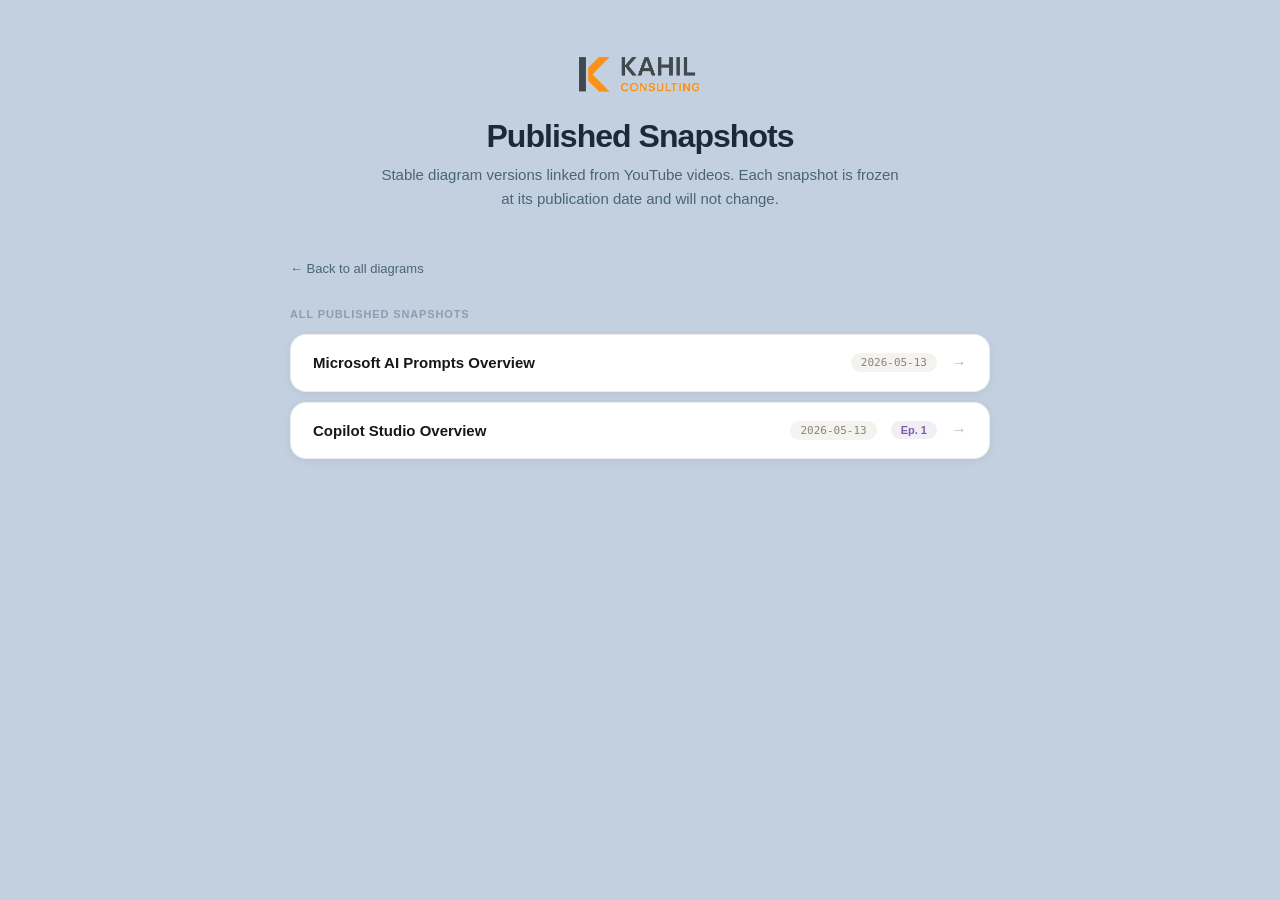
==== published/index.html @ 8d04fe85 "Changes to diagrams" ====
<!DOCTYPE html>
<html lang="en">
<head>
<meta charset="UTF-8">
<meta name="viewport" content="width=device-width, initial-scale=1.0">
<title>Published Diagram Snapshots</title>
<style>
*{margin:0;padding:0;box-sizing:border-box}
html,body{min-height:100vh;background:#c2d0e0;font-family:'Segoe UI',sans-serif}
body{padding:48px 40px 64px}

.header{text-align:center;margin-bottom:48px}
.header-logo{height:52px;width:auto;margin-bottom:18px;display:block;margin-left:auto;margin-right:auto}
.header h1{font-size:32px;font-weight:700;color:#1a2a38;letter-spacing:-0.03em;margin-bottom:8px}
.header p{font-size:15px;color:#4a6478;max-width:520px;margin:0 auto;line-height:1.6}

.inner{max-width:700px;margin:0 auto}

.back-link{display:inline-flex;align-items:center;gap:6px;font-size:13px;color:#4a6478;text-decoration:none;margin-bottom:32px;font-weight:500}
.back-link:hover{color:#1a2a38}

.section-label{font-size:11px;font-weight:700;letter-spacing:0.08em;color:#8a9eb0;text-transform:uppercase;margin-bottom:14px}

.snaps{display:flex;flex-direction:column;gap:10px}

.snap-card{background:#fff;border-radius:16px;border:1px solid rgba(0,0,0,0.07);padding:18px 22px;display:flex;align-items:center;gap:14px;box-shadow:0 2px 8px rgba(0,0,0,0.06);text-decoration:none;color:inherit;transition:transform 0.15s,box-shadow 0.15s}
.snap-card:hover{transform:translateY(-2px);box-shadow:0 6px 20px rgba(0,0,0,0.12)}

.snap-name{font-size:15px;font-weight:600;color:#1a1714;flex:1;line-height:1.3}
.snap-date{font-size:11px;color:#8a8477;background:#f5f3f0;padding:3px 10px;border-radius:20px;white-space:nowrap;font-family:'Segoe UI Mono',Consolas,monospace;font-weight:500;flex-shrink:0}
.snap-label{font-size:11px;font-weight:700;color:#7b5ea7;background:rgba(123,94,167,0.1);padding:3px 10px;border-radius:20px;white-space:nowrap;flex-shrink:0}
.snap-arrow{font-size:16px;color:#c0b8b0;flex-shrink:0}

@media(max-width:640px){
  body{padding:32px 20px 48px}
  .header h1{font-size:24px}
  .snap-card{flex-wrap:wrap}
  .snap-arrow{display:none}
}
</style>
</head>
<body>

<div class="header">
  <img class="header-logo" src="../shared/images/KahilConsulting-logo.png" alt="Kahil Consulting">
  <h1>Published Snapshots</h1>
  <p>Stable diagram versions linked from YouTube videos. Each snapshot is frozen at its publication date and will not change.</p>
</div>

<div class="inner">
  <a class="back-link" href="../index.html">&#8592; Back to all diagrams</a>
  <div class="section-label">All published snapshots</div>
  <div class="snaps">
<!-- SNAPSHOTS_START -->
    <a class="snap-card" href="ai-prompts-overview-diagram-2026-05-13.html">
      <div class="snap-name">Microsoft AI Prompts Overview</div>
      <div class="snap-date">2026-05-13</div>
      <div class="snap-arrow">&#8594;</div>
    </a>
    <a class="snap-card" href="copilot-studio-overview-diagram-2026-05-13.html">
      <div class="snap-name">Copilot Studio Overview</div>
      <div class="snap-date">2026-05-13</div>
      <div class="snap-label">Ep. 1</div>
      <div class="snap-arrow">&#8594;</div>
    </a>
<!-- SNAPSHOTS_END -->
  </div>
</div>

</body>
</html>
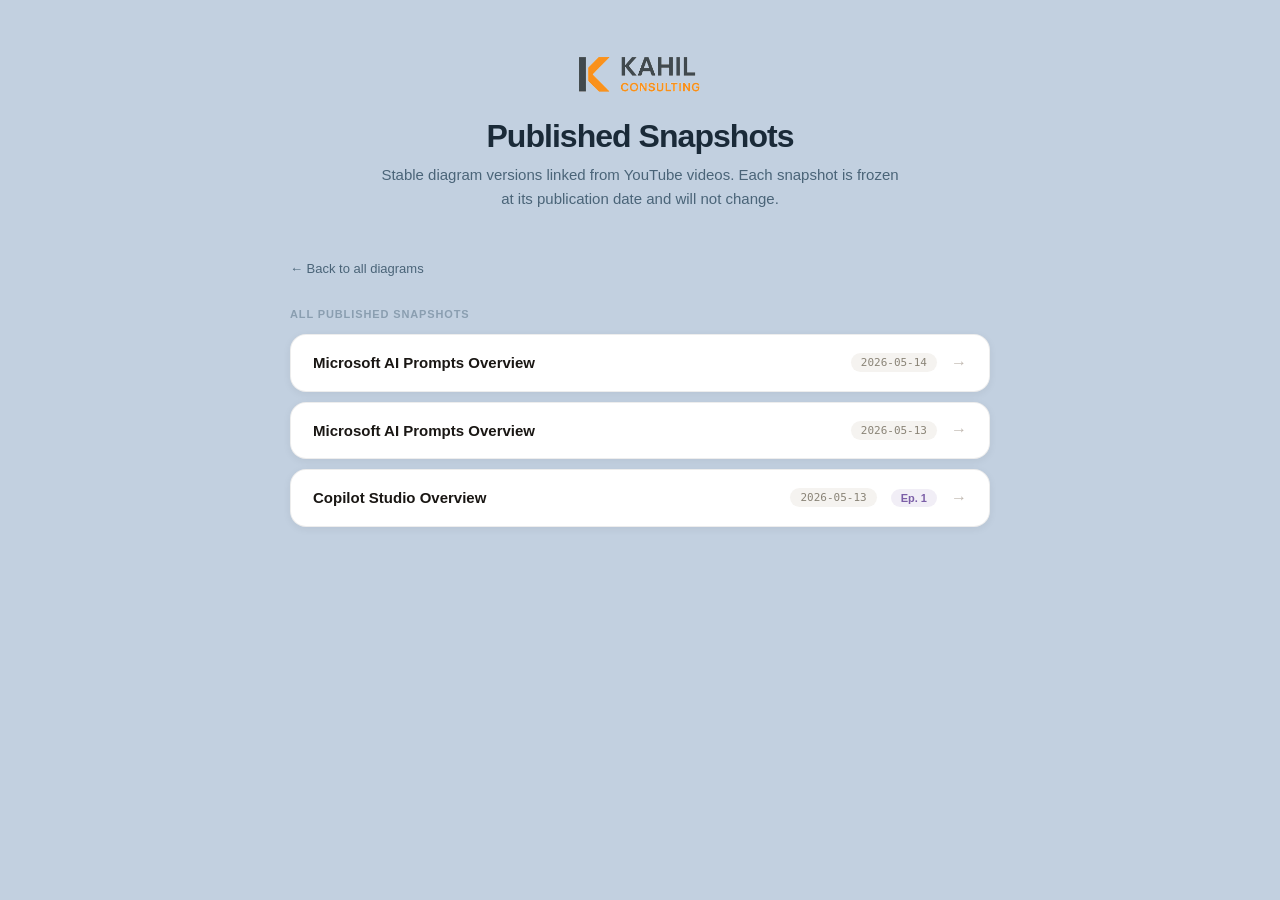
==== commit fbfcbcfc: "Published diagrams" ====
--- a/published/index.html
+++ b/published/index.html
@@ -52,6 +52,11 @@
   <div class="section-label">All published snapshots</div>
   <div class="snaps">
 <!-- SNAPSHOTS_START -->
+    <a class="snap-card" href="ai-prompts-overview-diagram-2026-05-14.html">
+      <div class="snap-name">Microsoft AI Prompts Overview</div>
+      <div class="snap-date">2026-05-14</div>
+      <div class="snap-arrow">&#8594;</div>
+    </a>
     <a class="snap-card" href="ai-prompts-overview-diagram-2026-05-13.html">
       <div class="snap-name">Microsoft AI Prompts Overview</div>
       <div class="snap-date">2026-05-13</div>
